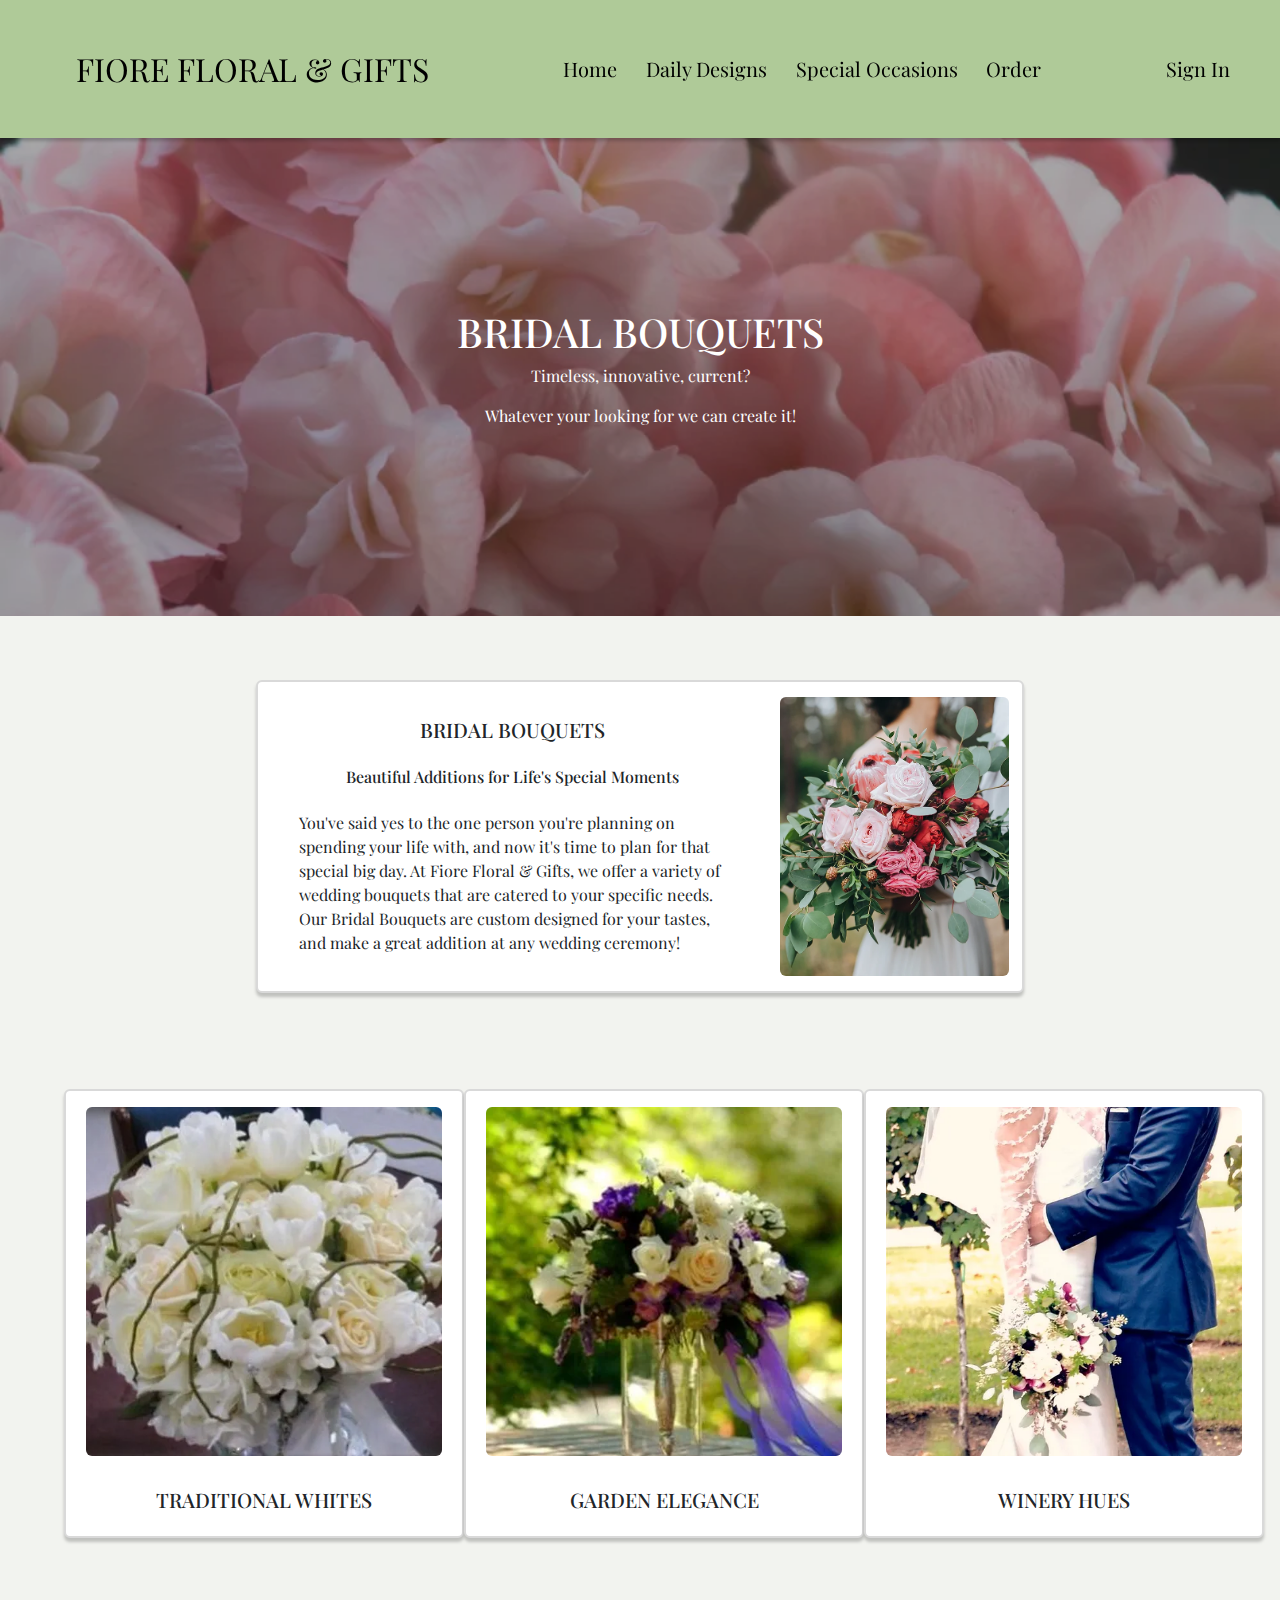
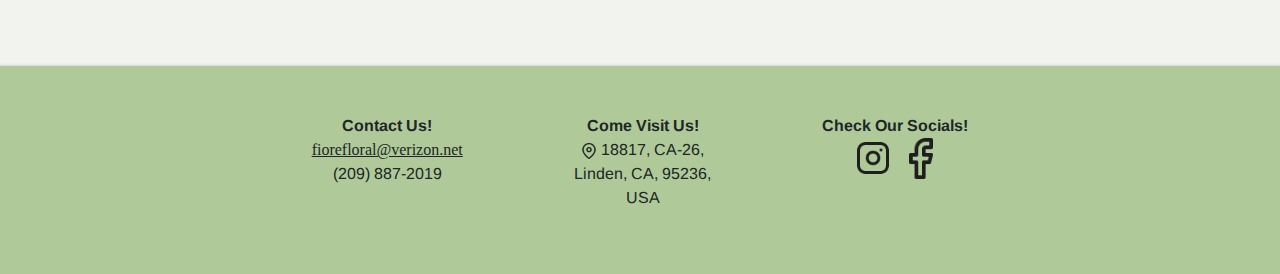
==== pages/BridalBouquets.html @ 49a045c2 "tweeks" ====
<!doctype html>
<html lang="en">
  <head>
    <meta charset="utf-8">
    <meta name="viewport" content="width=device-width, initial-scale=1">
    <title>Bridal Bouquets</title>
    <link href="https://cdn.jsdelivr.net/npm/bootstrap@5.3.3/dist/css/bootstrap.min.css" rel="stylesheet" integrity="sha384-QWTKZyjpPEjISv5WaRU9OFeRpok6YctnYmDr5pNlyT2bRjXh0JMhjY6hW+ALEwIH" crossorigin="anonymous">
    <link rel="stylesheet" href="../Styles/bridal/bridal.css">
  </head>
  <body> 
    <!-- navbar-start -->
    <nav class="navbar navbar-expand-lg bg-body-tertiary">
      <div class="gridContainerHeader fixed-top container-fluid">
        <a class="navbar-brand logoHeader" href="#">FIORE FLORAL & GIFTS</a>
        <button class="navbar-toggler" type="button" data-bs-toggle="collapse" data-bs-target="#navbarSupportedContent" aria-controls="navbarSupportedContent" aria-expanded="false" aria-label="Toggle navigation">
          <span class="navbar-toggler-icon"></span>
        </button>
        <div class="flex-row collapse navbar-collapse" id="navbarSupportedContent">
          <ul class="navbar-nav mb-lg-0">
            <li class="hoverBg nav-item">
              <a class="Headerbtn nav-link" href="../index.html">Home</a>
            </li>
            <li class="hoverBg nav-item">
              <a class="Headerbtn nav-link" href="./DailyDesign.html">Daily Designs</a>
            </li>
            <li class="hoverBg nav-item dropdown">
              <a class="Headerbtn nav-link" href="">Special Occasions</a>
              <ul class="dropdown-menu">
                <li><a class="dropdown-item" href="./ValentinesDay.html">Valentines Day</a></li>
                <li><a class="dropdown-item active-color" href="./BridalBouquets.html">Bridal Bouquets</a></li>
                <li><a class="dropdown-item" href="./TableCenterPieces.html">Table Centerpieces</a></li>
                <li><a class="dropdown-item" href="./Sympathy.html">Sympathy</a></li>
              </ul>
            </li>
            <li class="hoverBg nav-item">
              <a class="Headerbtn nav-link" href="./Order.html">Order</a>
            </li>
            <li class="hoverBg sign-In-mobile nav-item">
              <a class="Headerbtn nav-link" href="">Sign In</a>
            </li>
          </ul>
        </div>
        <div class="hoverBg sign-In">
          <a class="Headerbtn" href="">Sign In</a>
        </div>
      </div>
    </nav>
    <!-- navbar-end -->



    <!-- Hero Image -->
    <div class="hero-img-grid">
        <img class="grid-hero grid-hero-img" src="../assets/BridalBoquets/BridalHero.jpg" alt="bridal hero image">
      <div class="grid-hero-text">
        <h1 class="text-center">BRIDAL BOUQUETS</h1>
        <p class="text-center">Timeless, innovative, current?</p>
        <p class="text-center">Whatever your looking for we can create it!</p>
      </div>
    </div>
    <!-- hero image -->

    <!-- Bridal Card -->
    <div class="card card-border card-center margin-top">
      <div class="row g-0">
        
        <div class="col-md-8 text-font order-1 order-md-0 text-font">
          <div class="card-body body-text">
            <h5 class="card-title text-center">BRIDAL BOUQUETS</h5>
            <h6 class="card-text text-center body-text-height-margin">Beautiful Additions for Life's Special Moments</h6>
            <p class="card-text body-text-height-margin">You've said yes to the one person you're planning on spending your life with, and now it's time to plan for that special big day. At Fiore Floral & Gifts, we offer a variety of wedding bouquets that are catered to your specific needs. Our Bridal Bouquets are custom designed for your tastes, and make a great addition at any wedding ceremony!</p>
            
          </div>
        </div>
        <div class="col-md-4 d-flex">
          <img src="../assets/BridalBoquets/Bridal Bouquet .jpg" class="img rounded-2 card-image body-img" alt="bouquet of roses in different shades of pink">
        </div>

      </div>
    </div>
    <!-- bridal card -->

    <!-- Bridal Group -->
    <div class="card-group-grid card-group-center margin-top">

      <div class="card card-group-item-1 card-group-center card-border" style="width: 25rem;">
        <img src="../assets/BridalBoquets/BridalTraditionalWhites.jpg" class="card-img-top body-group-img rounded-2" alt="bouquet of white flowers">
        <div class="card-body text-font">
          <h5 class="card-title text-center">TRADITIONAL WHITES</h5>
        </div>
      </div>

      <div class="card card-group-item-2 card-group-center card-border" style="width: 25rem;">
        <img src="../assets/BridalBoquets/BridalGardenElegance.jpg" class="card-img-top body-group-img rounded-2" alt="bouquet of white flowers with purple ribbon">
        <div class="card-body text-font">
          <h5 class="card-title text-center">GARDEN ELEGANCE</h5>
        </div>
      </div>

      <div class="card card-group-item-3 card-group-center card-border" style="width: 25em;">
        <img src="../assets/BridalBoquets/BridalWineryHues.jpg" class="card-img-top body-group-img rounded-2" alt="bouquet of white and purple flowers">
        <div class="card-body text-font">
          <h5 class="card-title text-center">WINERY HUES</h5>
        </div>
      </div> 

    </div>   
    <!-- bridal group -->

    <footer>
      <!-- container -->
      <div class="footerBg">
        <div class="gridContainerFooter">
          <div class="Contact ">
            <p class="m-0"><b>Contact Us! </b></p>
            <p class="m-0 FooterEmail">fiorefloral@verizon.net</p>
            <p class="m-0">(209) 887-2019</p>
          </div>
  
          <div class="Visit">
            <p class="m-0"><b>Come Visit Us! </b></p>
            <p>
              <img
                class="MPlogo"
                src="../assets/Footer-Header/Map Pin.png"
                alt=""
              />
              18817, CA-26,<br/> Linden, CA, 95236,<br/> USA
            </p>
          </div>
  
          <div class="Socials">
            <p class="FooterTitles m-0"><b>Check Our Socials!</b></p>
              <img class="FooterIGlogo" src="../assets/Footer-Header/Instagram.png" alt="">
              <img  class="FooterFBlogo" src="../assets/Footer-Header/Facebook.png" alt="">
          </div>
  
        </div>
      </div>
      <!-- end of container -->
    </footer>



    <script src="https://cdn.jsdelivr.net/npm/bootstrap@5.3.3/dist/js/bootstrap.bundle.min.js" integrity="sha384-YvpcrYf0tY3lHB60NNkmXc5s9fDVZLESaAA55NDzOxhy9GkcIdslK1eN7N6jIeHz" crossorigin="anonymous"></script>
  </body>
</html>
---- Styles/bridal/bridal.css ----
@import url("../style.css");

.card-border{
    border: 2px solid #D9D9D9; 
    box-shadow: 0 .2em .2em #00000035;
}

.margin-top{
    margin-top: 2em;
}

/* Hero Image */
.hero-img-grid{
    margin-top: 7.5em;
    display: grid;
    place-items: center;
}

.grid-hero{
    grid-column: 1;
    grid-row: 1 ;
}

.grid-hero-img{
    filter: brightness(65%);
    width: 100%;
    object-fit: cover;
    aspect-ratio: 16/6;
}

.grid-hero-text{
    grid-column: 1;
    grid-row: 1;
    z-index: 1;
    color: white;
    font-family: 'PlayFairDisplay', Arial, Helvetica, sans-serif;
}
/* hero image */

/* Bridal Card */
.card-image{
    display: flex;
    aspect-ratio: 2/2;
    object-fit: cover;
}

.card-center{
    margin: 0 auto;
    margin-top: 4em;
    width: 60%;
}

.body-text{
    margin: 20px auto;
    width: 90%;
}

.body-img{
    margin: auto auto;
    width: 90%;
    height: 90%;
}

.body-text-height-margin{
    margin-top: 25px;
    margin-bottom: 10px;
}

.text-font{
    font-family: 'PlayFairDisplay', Arial, Helvetica, sans-serif;
}
/* bridal card */

/* Bridal Group*/
.card-group-grid{
    display: grid;
    grid-template-columns: repeat(3, 1fr);
}

.card-group-item-1{
    grid-column: 1;   
}

.card-group-item-2{
    grid-column: 2;
}

.card-group-item-3{
    grid-column: 3;
}

.card-group-center{
    margin: 0 auto;
    margin-top: 3em;
    margin-bottom: 2em;
    width: 90%;
}

.body-group-img{
    margin: 1em auto;
    width: 90%;
    height: 90%;
    
}

.text-font{
    font-family: 'PlayFairDisplay', Arial, Helvetica, sans-serif;
}
/* bridal group */

@media (max-width: 1024px){
    .card-group-grid{
        display: grid;
        grid-template-columns: repeat(2, 1fr);
    }
    
    .card-group-item-3{
        grid-column: 1;
    }

    .card-center{
        width: 80%;
    }
}

@media (max-width: 768px){
    .card-group-grid{
        display: grid;
        grid-template-columns: 1fr;
    }
    
    .card-group-item-2{
        grid-column: 1;
    }
}

@media (max-width: 584px){
    .hero-img-grid {
        margin-top: 6.5em;
    }    
}

@media (max-width: 416px){
    .hero-grid {
        margin-top: 9em;
    }
}

@media (max-width: 576px){
    .card-center{
        width: 90%;
    }
}
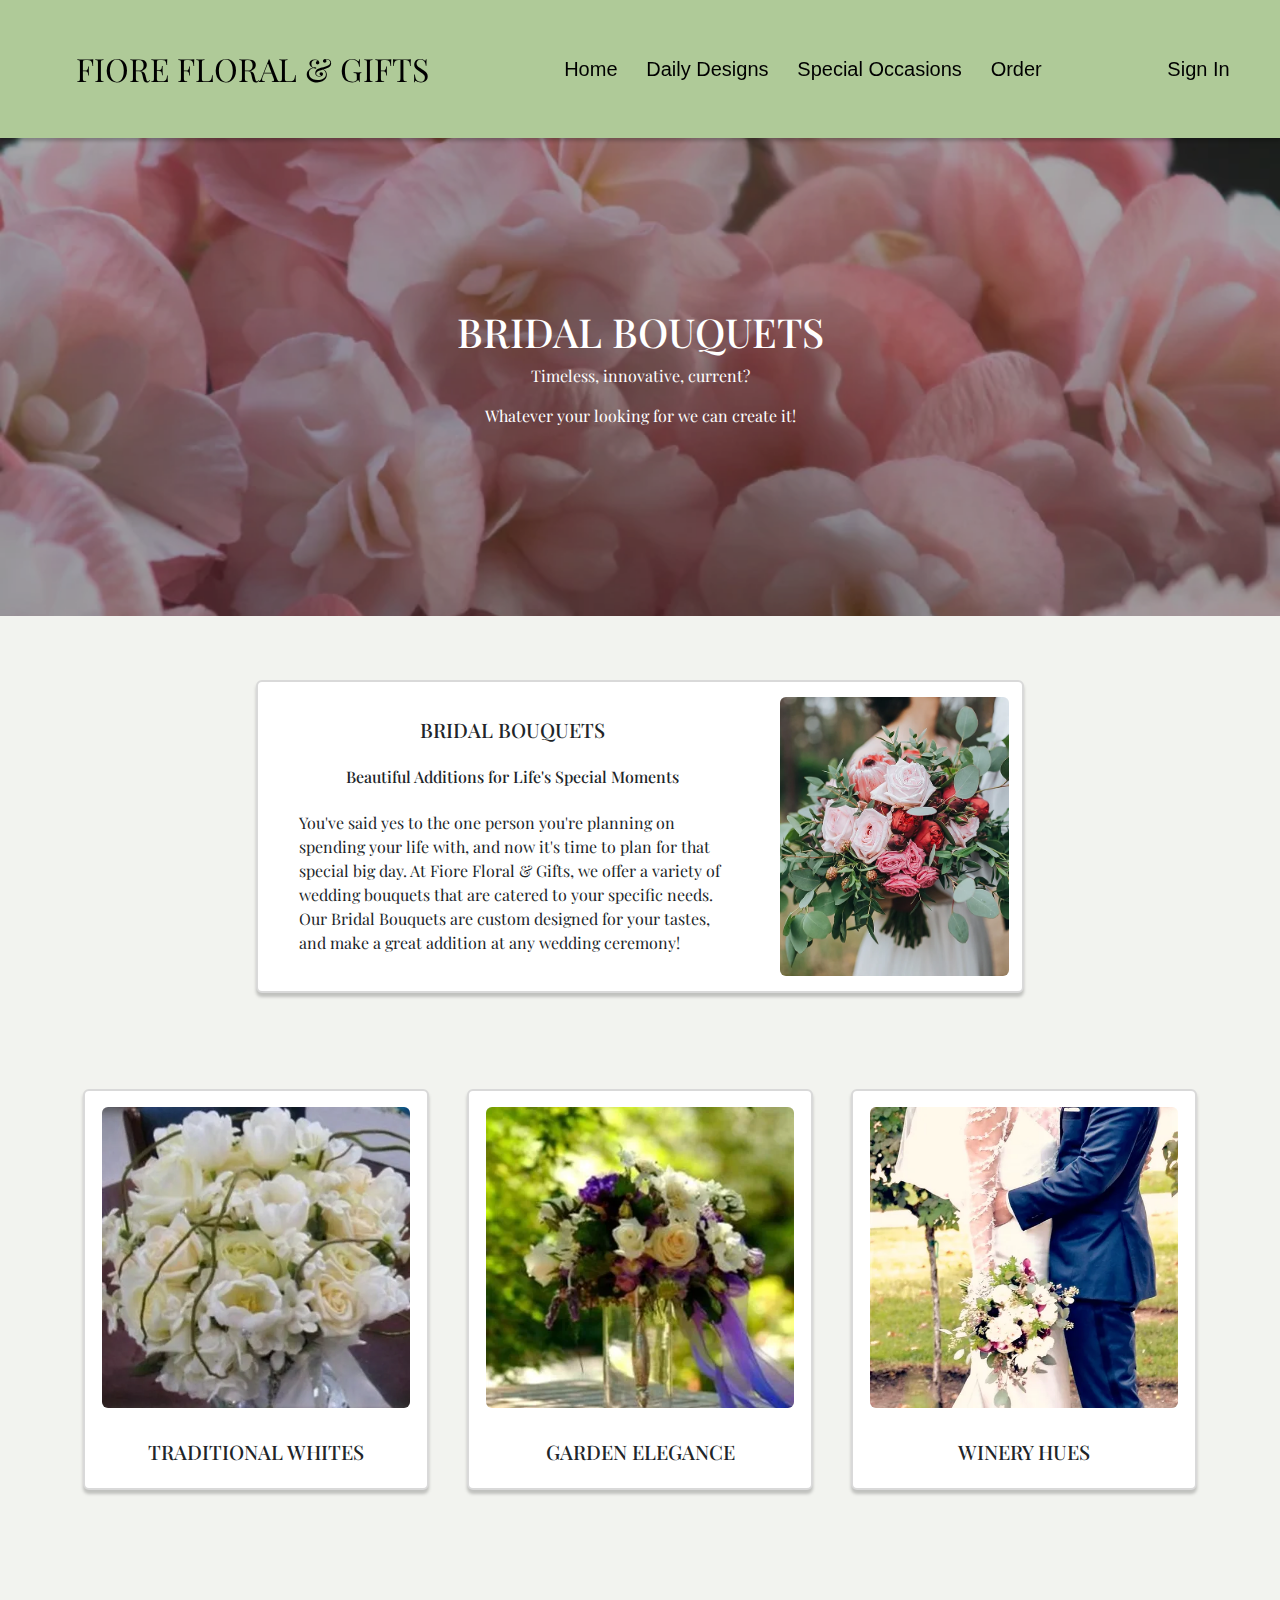
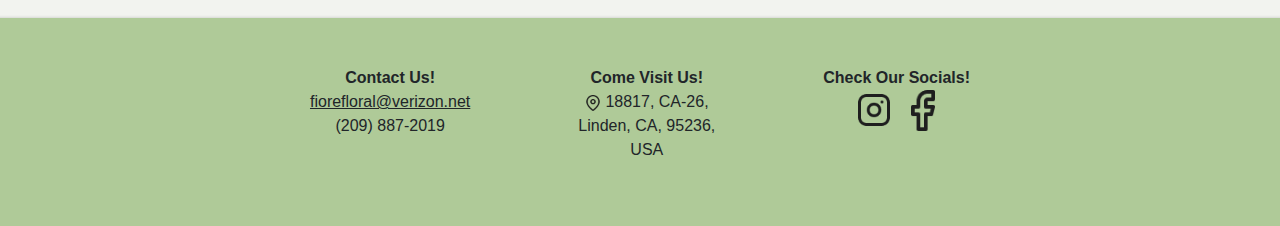
==== commit c40576d3: "tweeks" ====
--- a/pages/BridalBouquets.html
+++ b/pages/BridalBouquets.html
@@ -83,21 +83,21 @@
     <!-- Bridal Group -->
     <div class="card-group-grid card-group-center margin-top">
 
-      <div class="card card-group-item-1 card-group-center card-border" style="width: 25rem;">
+      <div class="card card-group-item-1 card-group-center card-border width-card">
         <img src="../assets/BridalBoquets/BridalTraditionalWhites.jpg" class="card-img-top body-group-img rounded-2" alt="bouquet of white flowers">
         <div class="card-body text-font">
           <h5 class="card-title text-center">TRADITIONAL WHITES</h5>
         </div>
       </div>
 
-      <div class="card card-group-item-2 card-group-center card-border" style="width: 25rem;">
+      <div class="card card-group-item-2 card-group-center card-border width-card">
         <img src="../assets/BridalBoquets/BridalGardenElegance.jpg" class="card-img-top body-group-img rounded-2" alt="bouquet of white flowers with purple ribbon">
         <div class="card-body text-font">
           <h5 class="card-title text-center">GARDEN ELEGANCE</h5>
         </div>
       </div>
 
-      <div class="card card-group-item-3 card-group-center card-border" style="width: 25em;">
+      <div class="card card-group-item-3 card-group-center card-border width-card">
         <img src="../assets/BridalBoquets/BridalWineryHues.jpg" class="card-img-top body-group-img rounded-2" alt="bouquet of white and purple flowers">
         <div class="card-body text-font">
           <h5 class="card-title text-center">WINERY HUES</h5>
--- a/Styles/bridal/bridal.css
+++ b/Styles/bridal/bridal.css
@@ -89,6 +89,10 @@
     grid-column: 3;
 }
 
+.width-card{
+    width: 25rem;
+}
+
 .card-group-center{
     margin: 0 auto;
     margin-top: 3em;
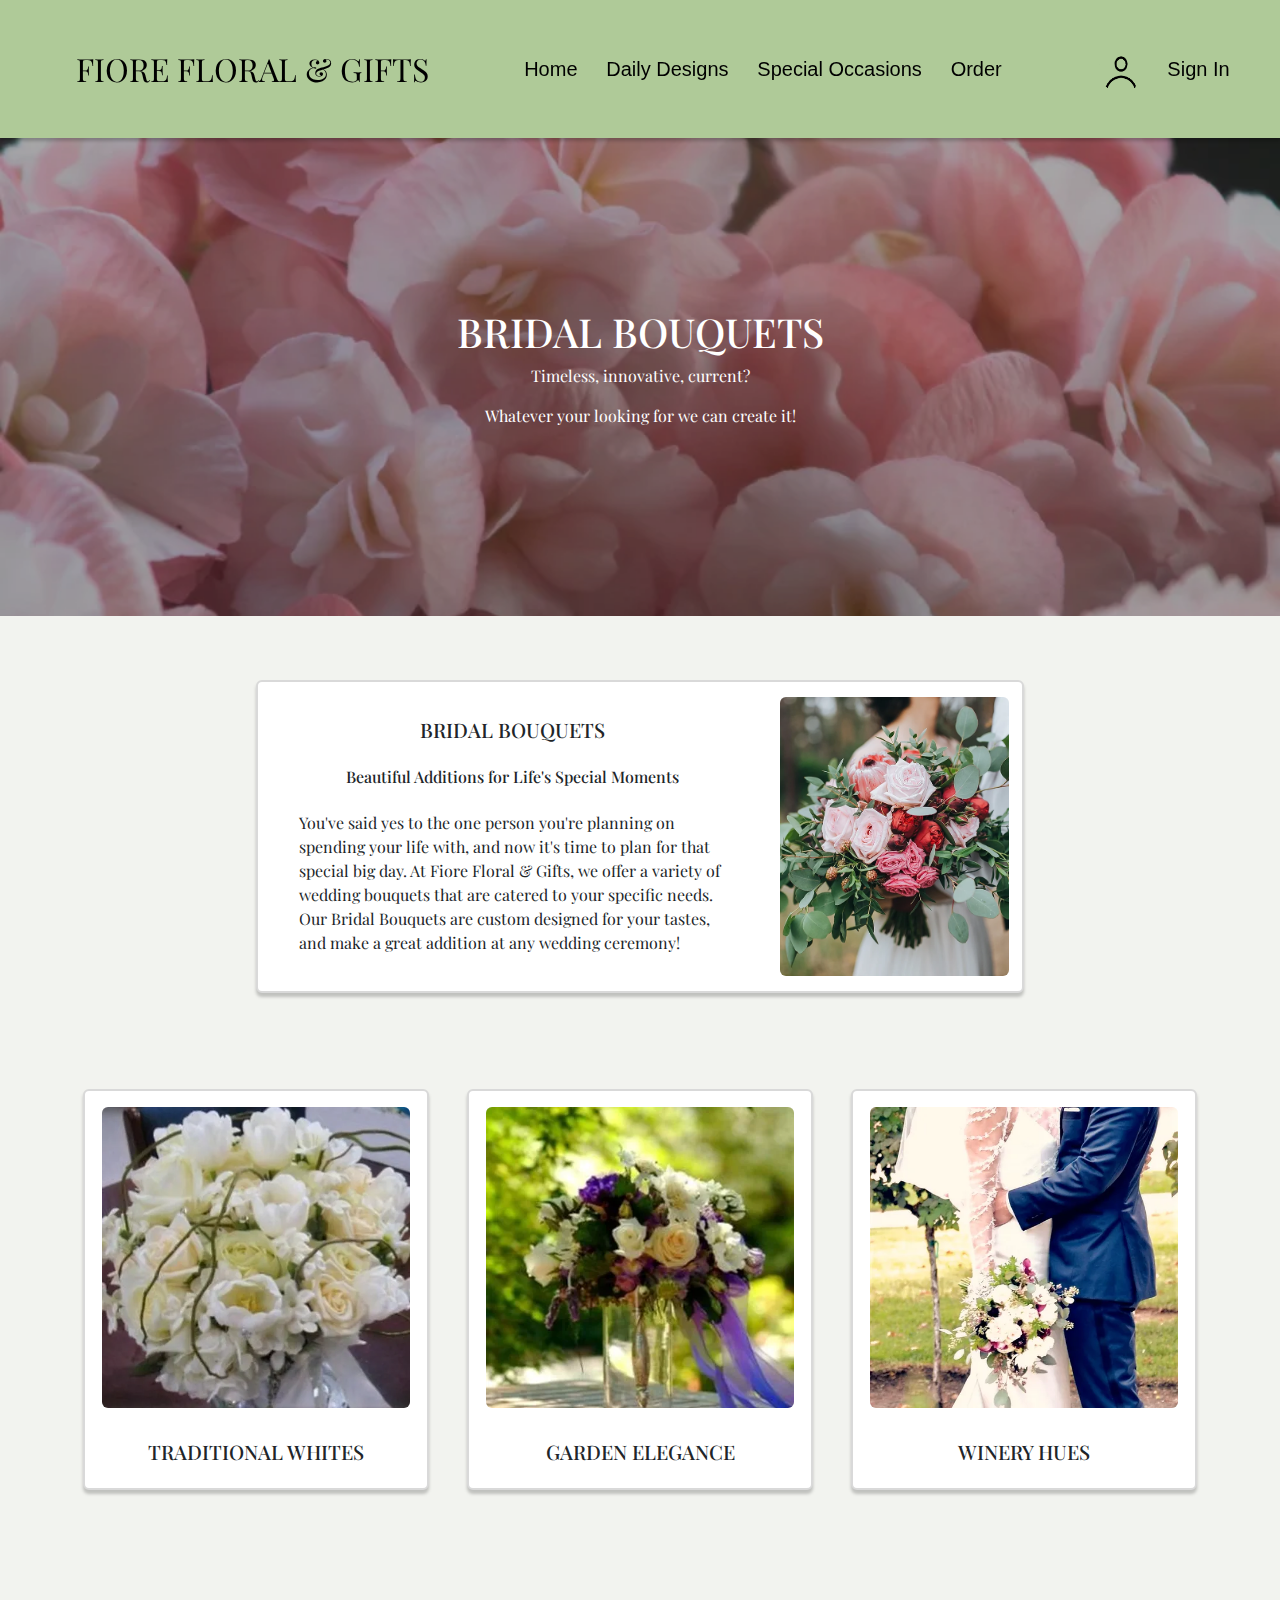
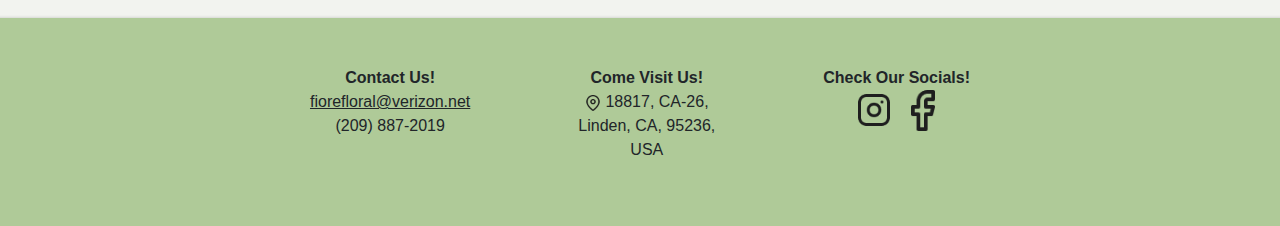
==== commit c137c995: "little avatar fix" ====
--- a/pages/BridalBouquets.html
+++ b/pages/BridalBouquets.html
@@ -24,7 +24,7 @@
               <a class="Headerbtn nav-link" href="./DailyDesign.html">Daily Designs</a>
             </li>
             <li class="hoverBg nav-item dropdown">
-              <a class="Headerbtn nav-link" href="">Special Occasions</a>
+              <a class="Headerbtn nav-link">Special Occasions</a>
               <ul class="dropdown-menu">
                 <li><a class="dropdown-item" href="./ValentinesDay.html">Valentines Day</a></li>
                 <li><a class="dropdown-item active-color" href="./BridalBouquets.html">Bridal Bouquets</a></li>
@@ -36,12 +36,17 @@
               <a class="Headerbtn nav-link" href="./Order.html">Order</a>
             </li>
             <li class="hoverBg sign-In-mobile nav-item">
-              <a class="Headerbtn nav-link" href="">Sign In</a>
+              <a class="Headerbtn nav-link">Sign In</a>
             </li>
           </ul>
         </div>
+        <div class="avatar-div">
+          <img
+          class="avatar"
+          src="../assets/Footer-Header/sign in avatar.png" alt="">
+        </div>
         <div class="hoverBg sign-In">
-          <a class="Headerbtn" href="">Sign In</a>
+          <a class="Headerbtn">Sign In</a>
         </div>
       </div>
     </nav>
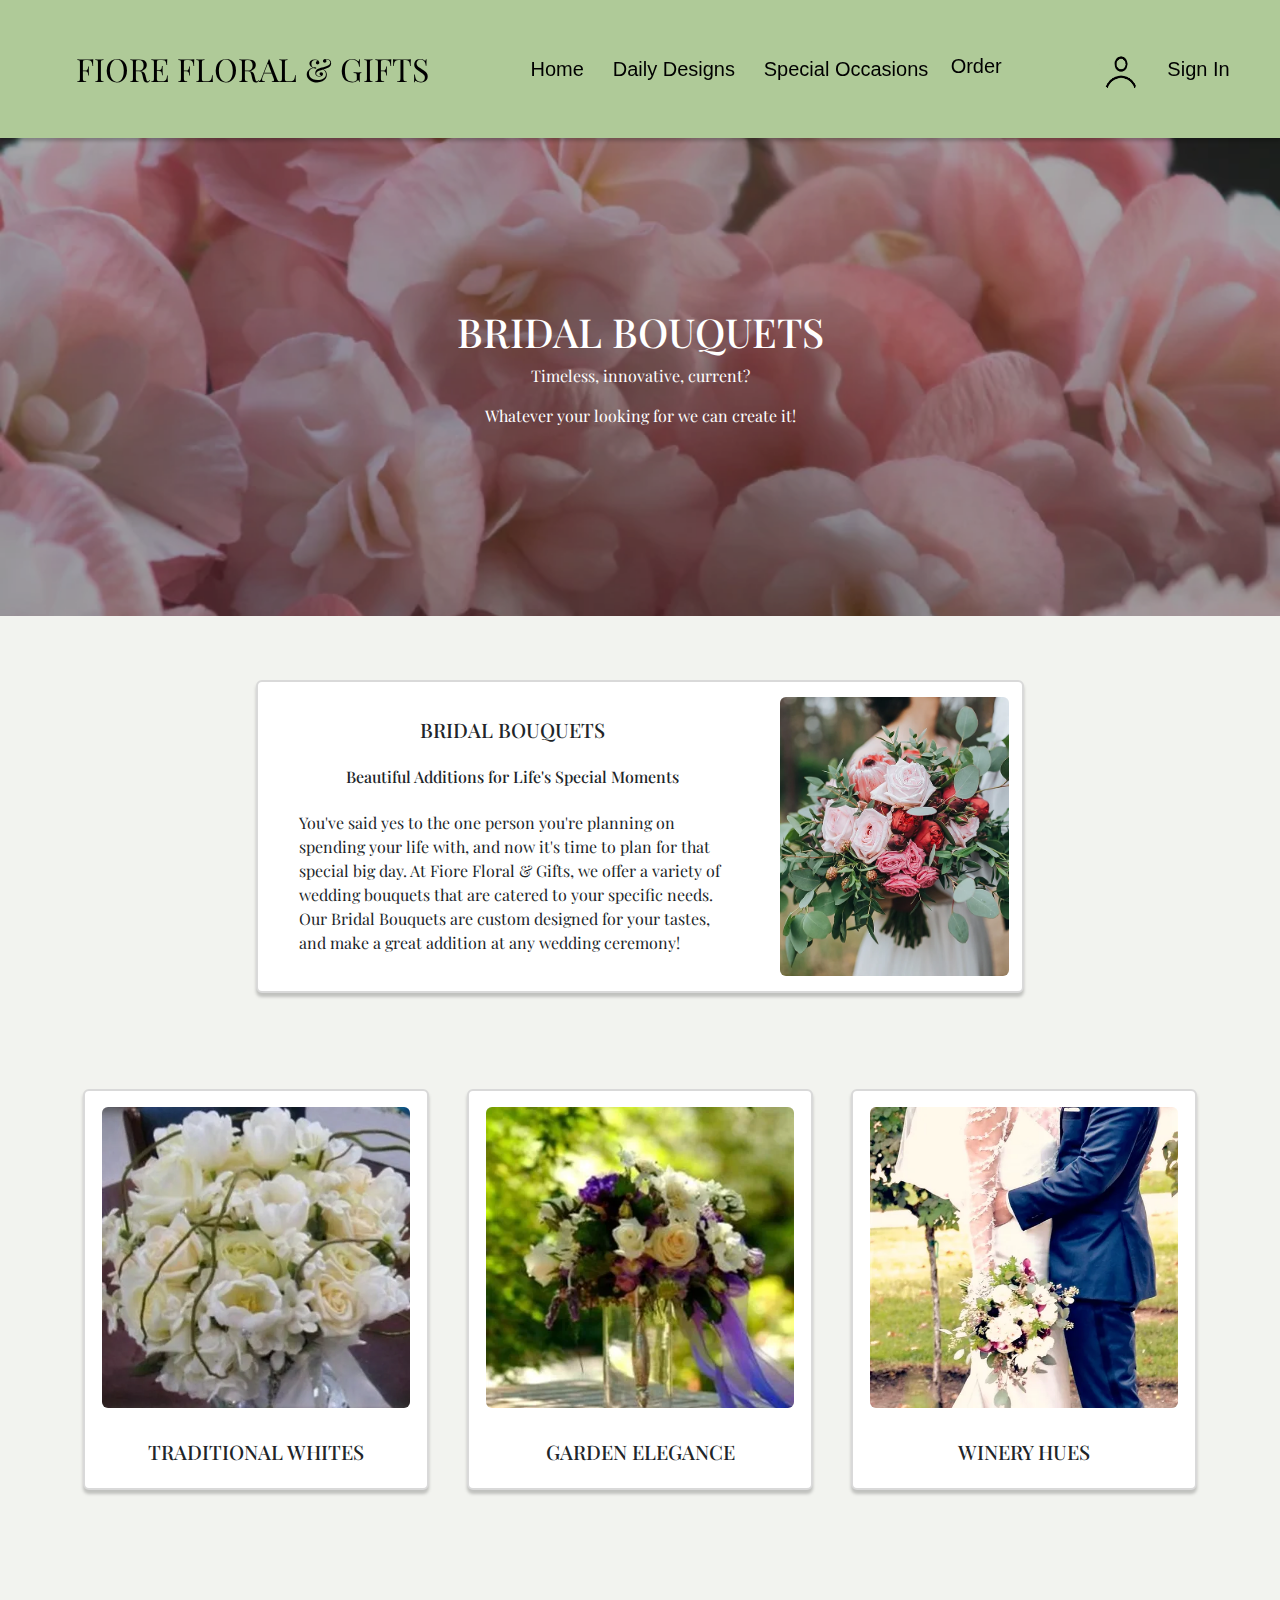
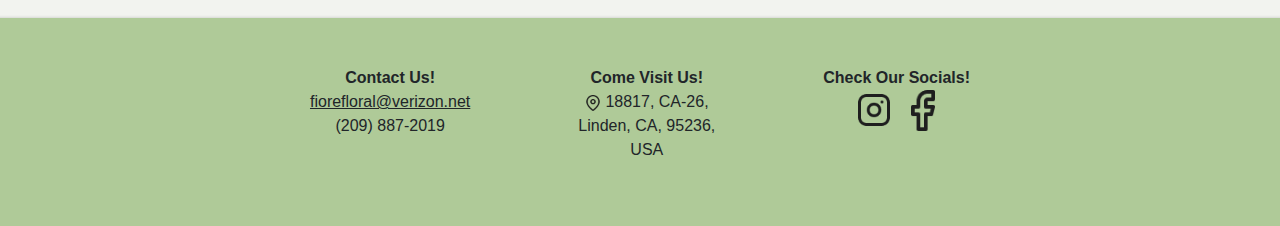
==== commit 3b0c0892: "sign in" ====
--- a/pages/BridalBouquets.html
+++ b/pages/BridalBouquets.html
@@ -32,10 +32,10 @@
                 <li><a class="dropdown-item" href="./Sympathy.html">Sympathy</a></li>
               </ul>
             </li>
-            <li class="hoverBg nav-item">
+            <li class=" nav-item">
               <a class="Headerbtn nav-link" href="./Order.html">Order</a>
             </li>
-            <li class="hoverBg sign-In-mobile nav-item">
+            <li class="sign-In-mobile nav-item">
               <a class="Headerbtn nav-link">Sign In</a>
             </li>
           </ul>
@@ -136,8 +136,8 @@
   
           <div class="Socials">
             <p class="FooterTitles m-0"><b>Check Our Socials!</b></p>
-              <img class="FooterIGlogo" src="../assets/Footer-Header/Instagram.png" alt="">
-              <img  class="FooterFBlogo" src="../assets/Footer-Header/Facebook.png" alt="">
+              <a href="https://www.instagram.com/fiorefloralandgifts/?hl=en" target="_blank"><img class="FooterIGlogo" src="../assets/Footer-Header/Instagram.png" alt="instagram logo"></a>
+              <a href="https://www.facebook.com/fiorefloralandgifts/" target="_blank"><img  class="FooterFBlogo" src="../assets/Footer-Header/Facebook.png" alt="facebook logo"></a>
           </div>
   
         </div>
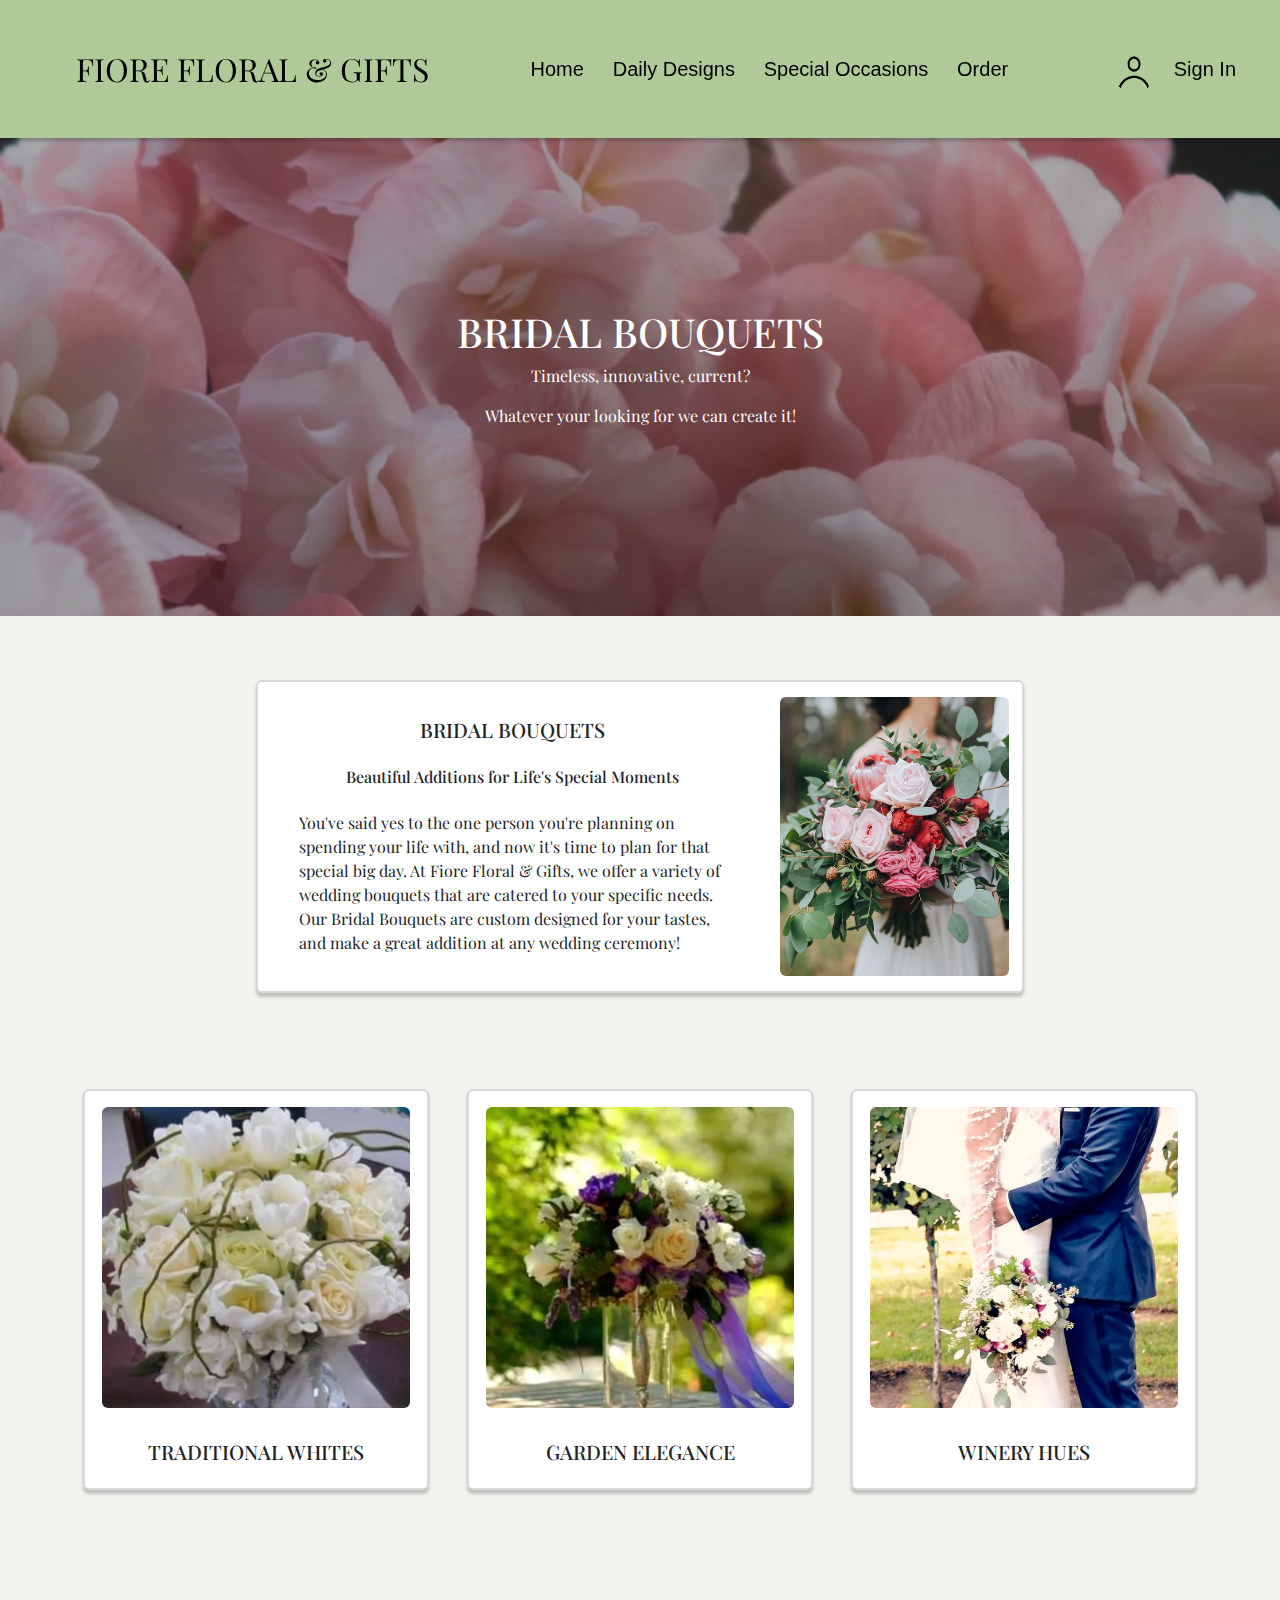
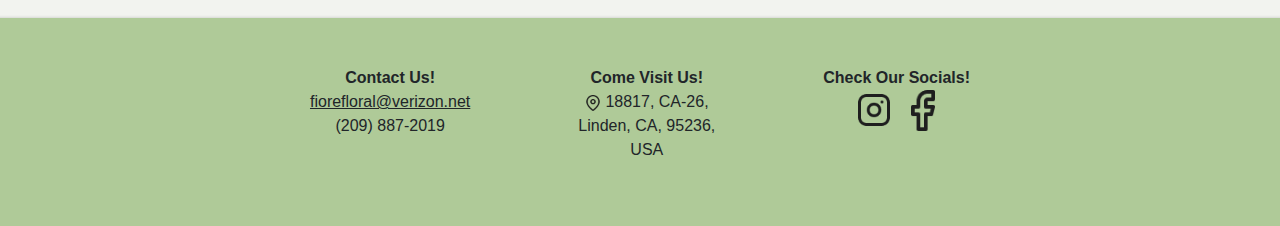
==== commit 58d45a1a: "hover fix" ====
--- a/pages/BridalBouquets.html
+++ b/pages/BridalBouquets.html
@@ -32,7 +32,7 @@
                 <li><a class="dropdown-item" href="./Sympathy.html">Sympathy</a></li>
               </ul>
             </li>
-            <li class=" nav-item">
+            <li class="hoverBg nav-item">
               <a class="Headerbtn nav-link" href="./Order.html">Order</a>
             </li>
             <li class="sign-In-mobile nav-item">
@@ -45,7 +45,7 @@
           class="avatar"
           src="../assets/Footer-Header/sign in avatar.png" alt="">
         </div>
-        <div class="hoverBg sign-In">
+        <div class="sign-In">
           <a class="Headerbtn">Sign In</a>
         </div>
       </div>
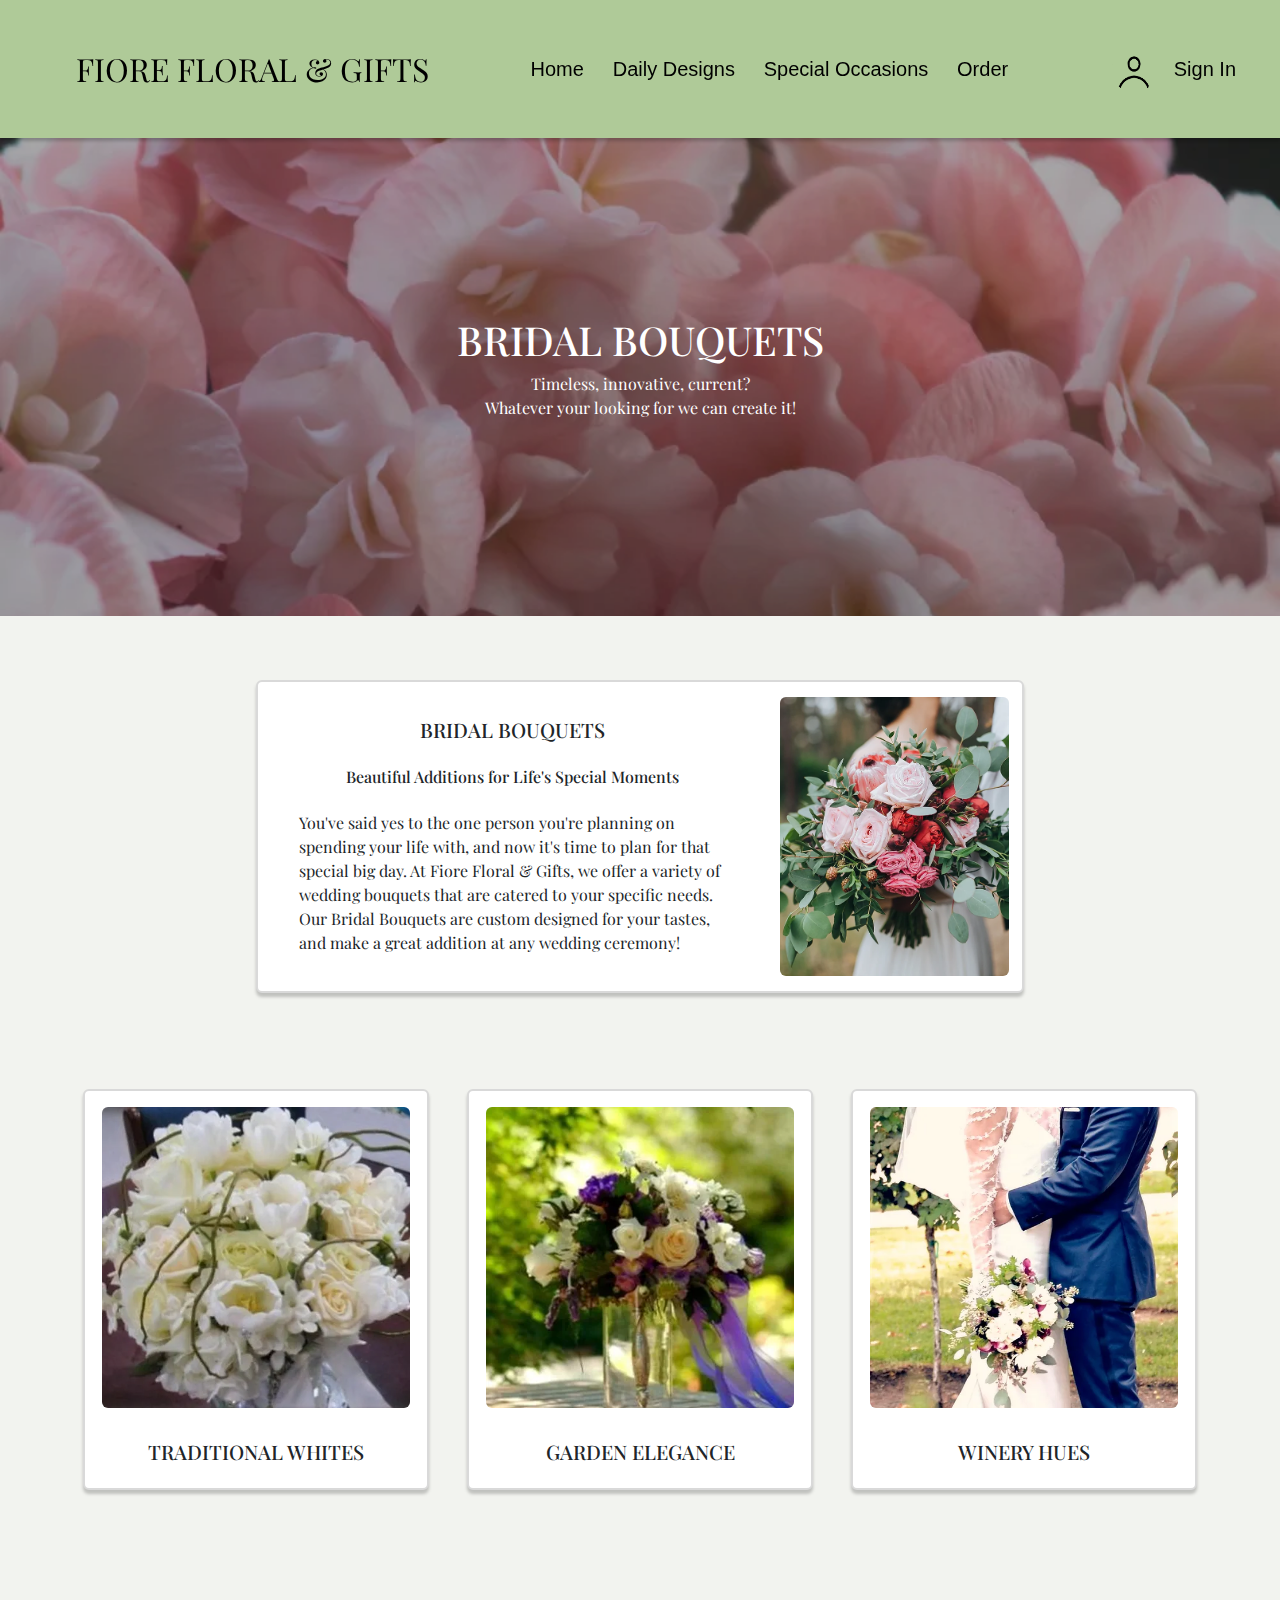
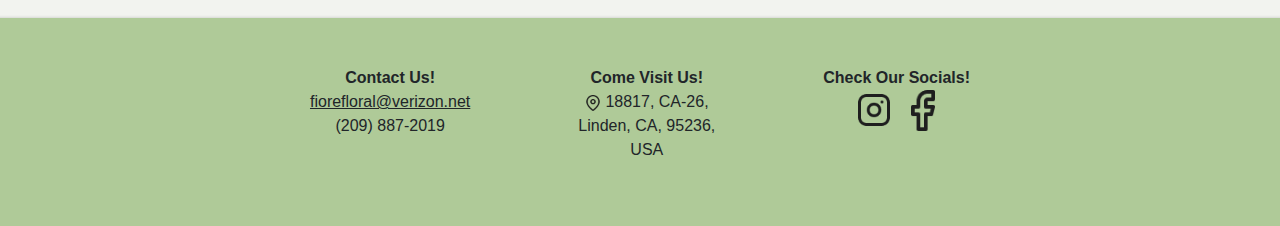
==== commit edd13ca6: "hero fix" ====
--- a/pages/BridalBouquets.html
+++ b/pages/BridalBouquets.html
@@ -59,8 +59,7 @@
         <img class="grid-hero grid-hero-img" src="../assets/BridalBoquets/BridalHero.jpg" alt="bridal hero image">
       <div class="grid-hero-text">
         <h1 class="text-center">BRIDAL BOUQUETS</h1>
-        <p class="text-center">Timeless, innovative, current?</p>
-        <p class="text-center">Whatever your looking for we can create it!</p>
+        <p class="text-center">Timeless, innovative, current? <br/> Whatever your looking for we can create it!</p>
       </div>
     </div>
     <!-- hero image -->
